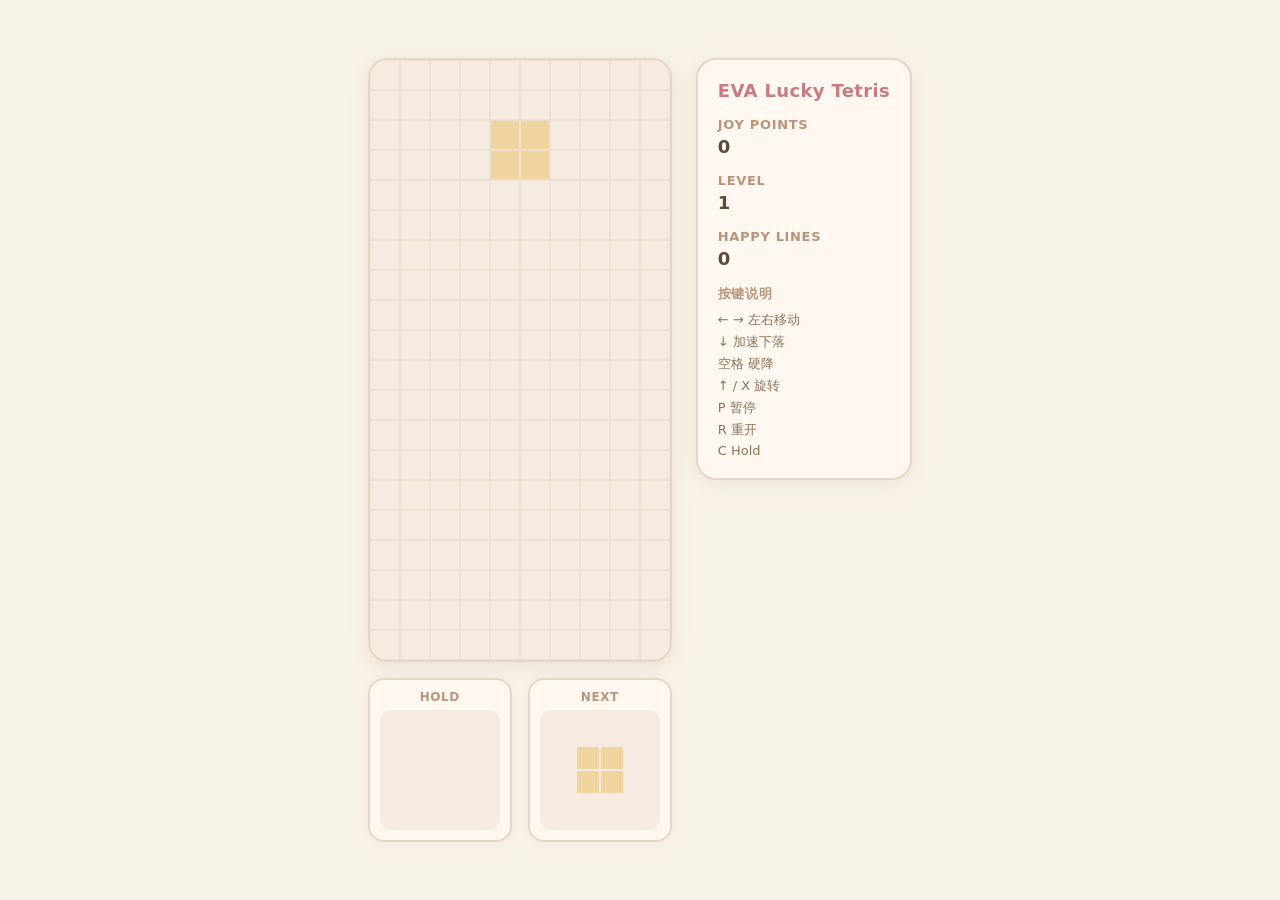
==== index.html @ 000abde0 "EVA Lucky Tetris: 治愈风俄罗斯方块 (Round 0-4) Made-with: Cursor" ====
<!DOCTYPE html>
<html lang="zh-CN">
<head>
  <meta charset="UTF-8">
  <meta name="viewport" content="width=device-width, initial-scale=1.0">
  <title>EVA Lucky Tetris</title>
  <link rel="stylesheet" href="style.css">
</head>
<body>
  <div class="game-container">
    <div class="game-area">
      <canvas id="gameCanvas" width="300" height="600"></canvas>
      <div class="previews">
        <div class="preview-box">
          <h3>Hold</h3>
          <canvas id="holdCanvas" width="120" height="120"></canvas>
        </div>
        <div class="preview-box">
          <h3>Next</h3>
          <canvas id="nextCanvas" width="120" height="120"></canvas>
        </div>
      </div>
    </div>
    <aside class="panel">
      <h2 class="game-title">EVA Lucky Tetris</h2>
      <div id="lineClearMessage" class="line-clear-message" aria-hidden="true">Lucky is proud of you 🐶✨</div>
      <div class="panel-section">
        <h3>Joy Points</h3>
        <p id="score">0</p>
      </div>
      <div class="panel-section">
        <h3>Level</h3>
        <p id="level">1</p>
      </div>
      <div class="panel-section">
        <h3>Happy Lines</h3>
        <p id="lines">0</p>
      </div>
      <div class="panel-section keys">
        <h3>按键说明</h3>
        <p>← → 左右移动</p>
        <p>↓ 加速下落</p>
        <p>空格 硬降</p>
        <p>↑ / X 旋转</p>
        <p>P 暂停</p>
        <p>R 重开</p>
        <p>C Hold</p>
      </div>
    </aside>
  </div>
  <div id="gameOverOverlay" class="game-over-overlay" aria-hidden="true">
    <p class="game-over-text">关注 Eva，永远留在牌桌上 ♡</p>
    <button type="button" id="restartBtn" class="restart-btn">重新开始</button>
  </div>
  <script src="main.js"></script>
  <script>
    (function () {
      var btn = document.getElementById('restartBtn');
      if (btn) btn.addEventListener('click', function () {
        if (window.evaTetrisRestart) window.evaTetrisRestart();
      });
    })();
  </script>
</body>
</html>
---- style.css ----
/* Round 4: Eva 治愈风 - 奶油色、圆角、粉色米色系 */

* {
  margin: 0;
  padding: 0;
  box-sizing: border-box;
}

body {
  min-height: 100vh;
  display: flex;
  justify-content: center;
  align-items: center;
  background: #F8F3E8;
  font-family: "SF Pro Rounded", "Segoe UI", system-ui, -apple-system, sans-serif;
  color: #5c4a3a;
}

.game-container {
  display: flex;
  align-items: flex-start;
  gap: 24px;
  padding: 20px;
  position: relative;
}

.game-area {
  display: flex;
  flex-direction: column;
  align-items: center;
  gap: 16px;
}

#gameCanvas {
  display: block;
  background: #f5ebe0;
  border: 2px solid #e8d5c4;
  border-radius: 20px;
  box-shadow: 0 4px 20px rgba(200, 160, 140, 0.25);
}

.previews {
  display: flex;
  gap: 16px;
}

.preview-box {
  background: #fff8f0;
  border: 2px solid #e8d5c4;
  border-radius: 16px;
  padding: 10px;
  text-align: center;
  box-shadow: 0 2px 12px rgba(200, 160, 140, 0.15);
}

.preview-box h3 {
  font-size: 12px;
  color: #b8957a;
  margin-bottom: 6px;
  text-transform: uppercase;
  letter-spacing: 0.05em;
}

.preview-box canvas {
  display: block;
  background: #f5ebe0;
  border-radius: 12px;
}

.panel {
  background: #fff8f0;
  border: 2px solid #e8d5c4;
  border-radius: 20px;
  padding: 20px;
  min-width: 180px;
  box-shadow: 0 4px 20px rgba(200, 160, 140, 0.2);
  position: relative;
}

.game-title {
  font-size: 18px;
  font-weight: 700;
  color: #c97b84;
  margin-bottom: 16px;
  text-align: center;
  letter-spacing: 0.02em;
}

.line-clear-message {
  position: absolute;
  top: 12px;
  right: 12px;
  left: 12px;
  font-size: 13px;
  color: #c97b84;
  text-align: center;
  opacity: 0;
  pointer-events: none;
  transition: opacity 0.2s ease;
}

.line-clear-message.visible {
  opacity: 1;
}

.panel-section {
  margin-bottom: 16px;
}

.panel-section:last-child {
  margin-bottom: 0;
}

.panel-section h3 {
  font-size: 13px;
  color: #b8957a;
  margin-bottom: 4px;
  text-transform: uppercase;
  letter-spacing: 0.05em;
  font-weight: 600;
}

.panel-section p {
  font-size: 18px;
  font-weight: 600;
  color: #5c4a3a;
}

.panel-section.keys p {
  font-size: 13px;
  font-weight: 400;
  margin-top: 4px;
  color: #8a735a;
}

.panel-section.keys h3 {
  margin-bottom: 8px;
}

/* Game Over 遮罩：居中文案 + 重启按钮 */
.game-over-overlay {
  position: fixed;
  inset: 0;
  background: rgba(248, 243, 232, 0.92);
  display: flex;
  flex-direction: column;
  justify-content: center;
  align-items: center;
  gap: 24px;
  opacity: 0;
  visibility: hidden;
  transition: opacity 0.3s ease, visibility 0.3s ease;
  z-index: 10;
}

.game-over-overlay.visible {
  opacity: 1;
  visibility: visible;
}

.game-over-text {
  font-size: 26px;
  font-weight: 700;
  color: #5c4a3a;
  text-align: center;
  max-width: 90%;
  animation: bounce 0.6s ease;
}

@keyframes bounce {
  0% { transform: scale(0.9); opacity: 0; }
  50% { transform: scale(1.05); }
  100% { transform: scale(1); opacity: 1; }
}

.restart-btn {
  padding: 14px 28px;
  font-size: 16px;
  font-weight: 600;
  color: #fff;
  background: #e8a0a8;
  border: none;
  border-radius: 999px;
  cursor: pointer;
  box-shadow: 0 4px 14px rgba(200, 120, 130, 0.35);
  transition: transform 0.2s ease, box-shadow 0.2s ease;
}

.restart-btn:hover {
  transform: scale(1.05);
  box-shadow: 0 6px 18px rgba(200, 120, 130, 0.4);
}

.restart-btn:active {
  transform: scale(0.98);
}
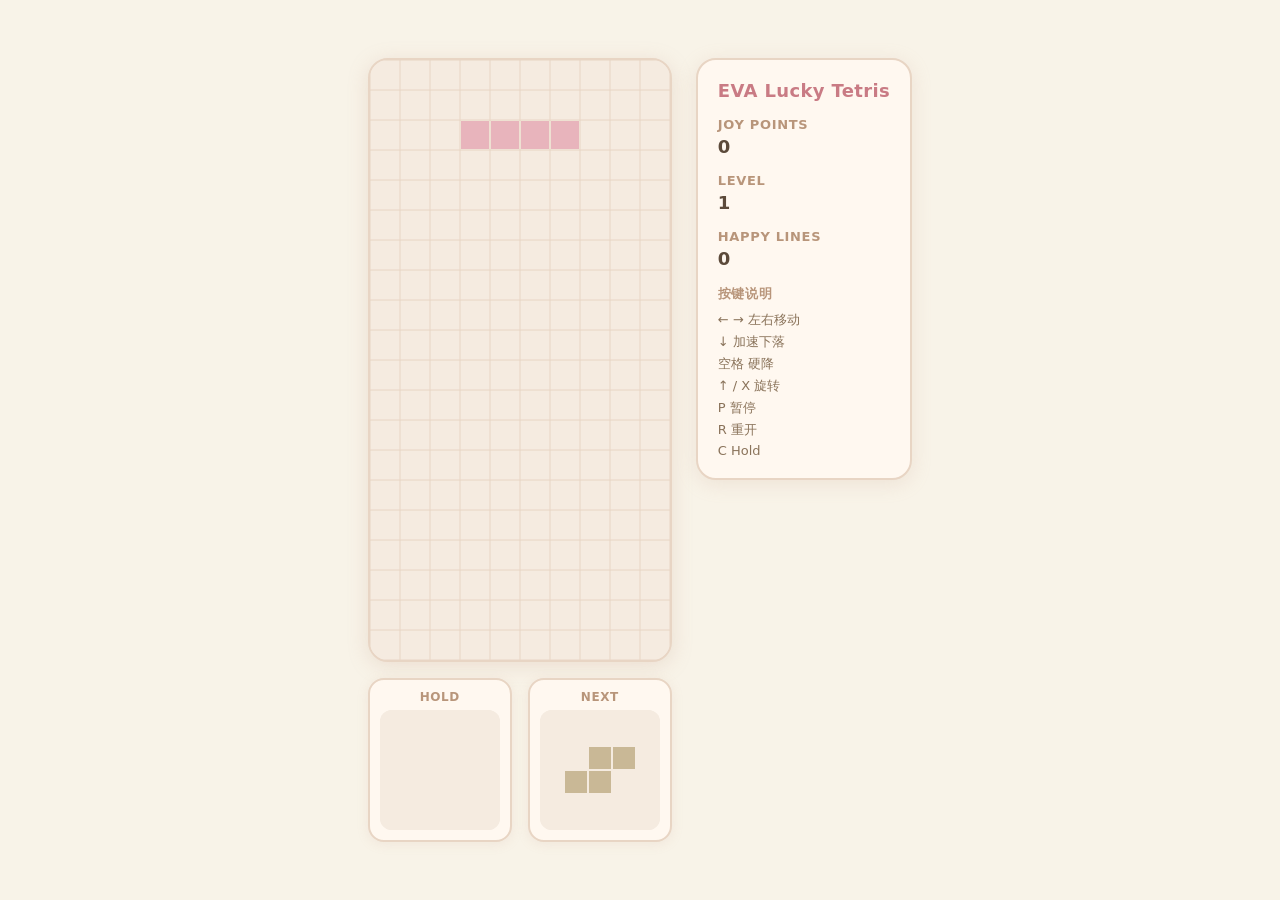
==== commit 46818b42: "add qr code" ====
--- a/index.html
+++ b/index.html
@@ -50,6 +50,7 @@
   </div>
   <div id="gameOverOverlay" class="game-over-overlay" aria-hidden="true">
     <p class="game-over-text">关注 Eva，永远留在牌桌上 ♡</p>
+    <img src="xiaohongshu-qr.png" alt="扫码在小红书找到我" class="game-over-qr">
     <button type="button" id="restartBtn" class="restart-btn">重新开始</button>
   </div>
   <script src="main.js"></script>
--- a/style.css
+++ b/style.css
@@ -165,6 +165,14 @@
   text-align: center;
   max-width: 90%;
   animation: bounce 0.6s ease;
+}
+
+.game-over-qr {
+  display: block;
+  width: 140px;
+  height: auto;
+  border-radius: 12px;
+  box-shadow: 0 4px 16px rgba(100, 60, 60, 0.2);
 }
 
 @keyframes bounce {
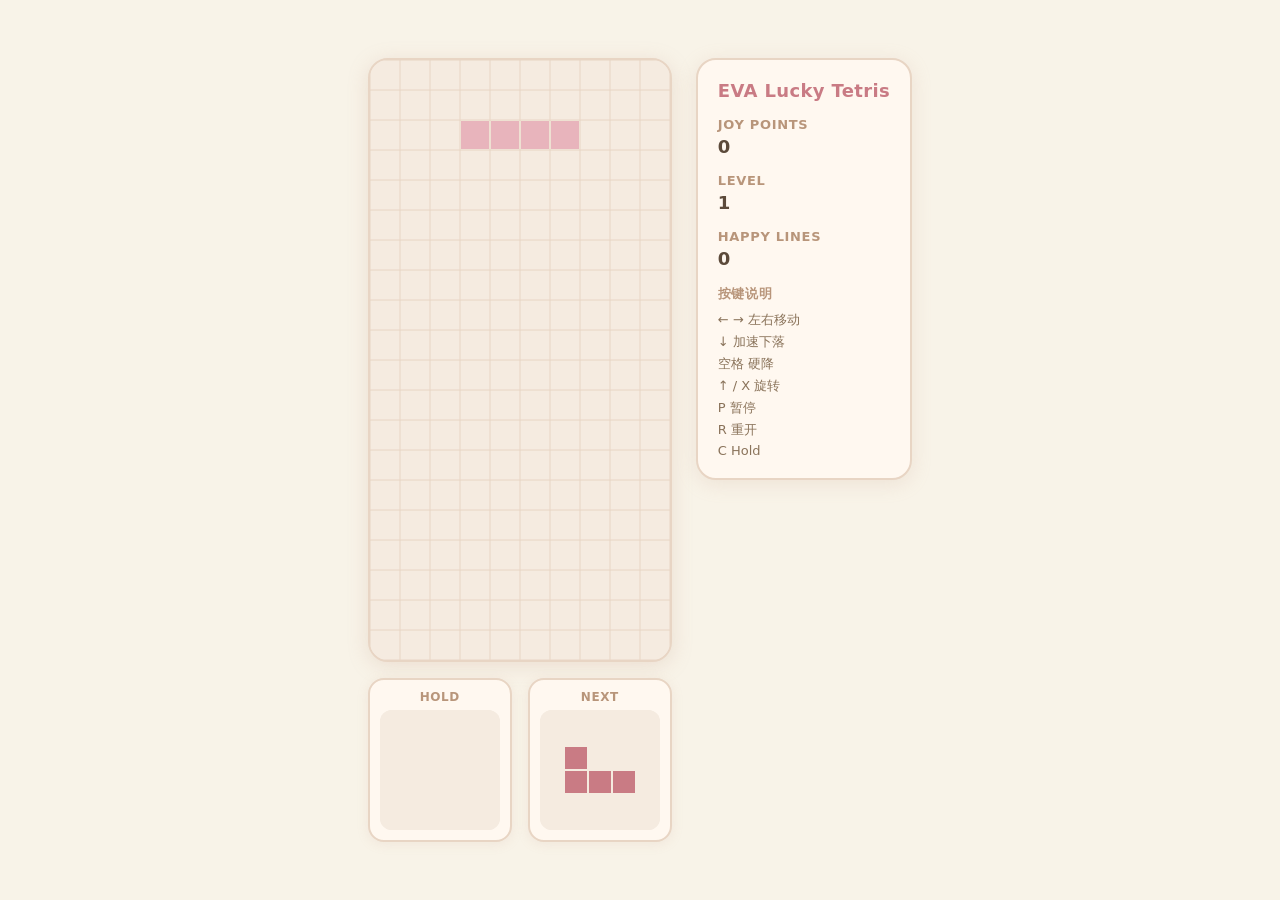
==== commit 6f965907: "limit size" ====
--- a/index.html
+++ b/index.html
@@ -50,7 +50,7 @@
   </div>
   <div id="gameOverOverlay" class="game-over-overlay" aria-hidden="true">
     <p class="game-over-text">关注 Eva，永远留在牌桌上 ♡</p>
-    <img src="xiaohongshu-qr.png" alt="扫码在小红书找到我" class="game-over-qr">
+    <img src="xiaohongshu-qr.png" alt="扫码在小红书找到我" class="game-over-qr" width="140" height="140">
     <button type="button" id="restartBtn" class="restart-btn">重新开始</button>
   </div>
   <script src="main.js"></script>
--- a/style.css
+++ b/style.css
@@ -170,7 +170,10 @@
 .game-over-qr {
   display: block;
   width: 140px;
+  max-width: 160px;
+  max-height: 160px;
   height: auto;
+  object-fit: contain;
   border-radius: 12px;
   box-shadow: 0 4px 16px rgba(100, 60, 60, 0.2);
 }
